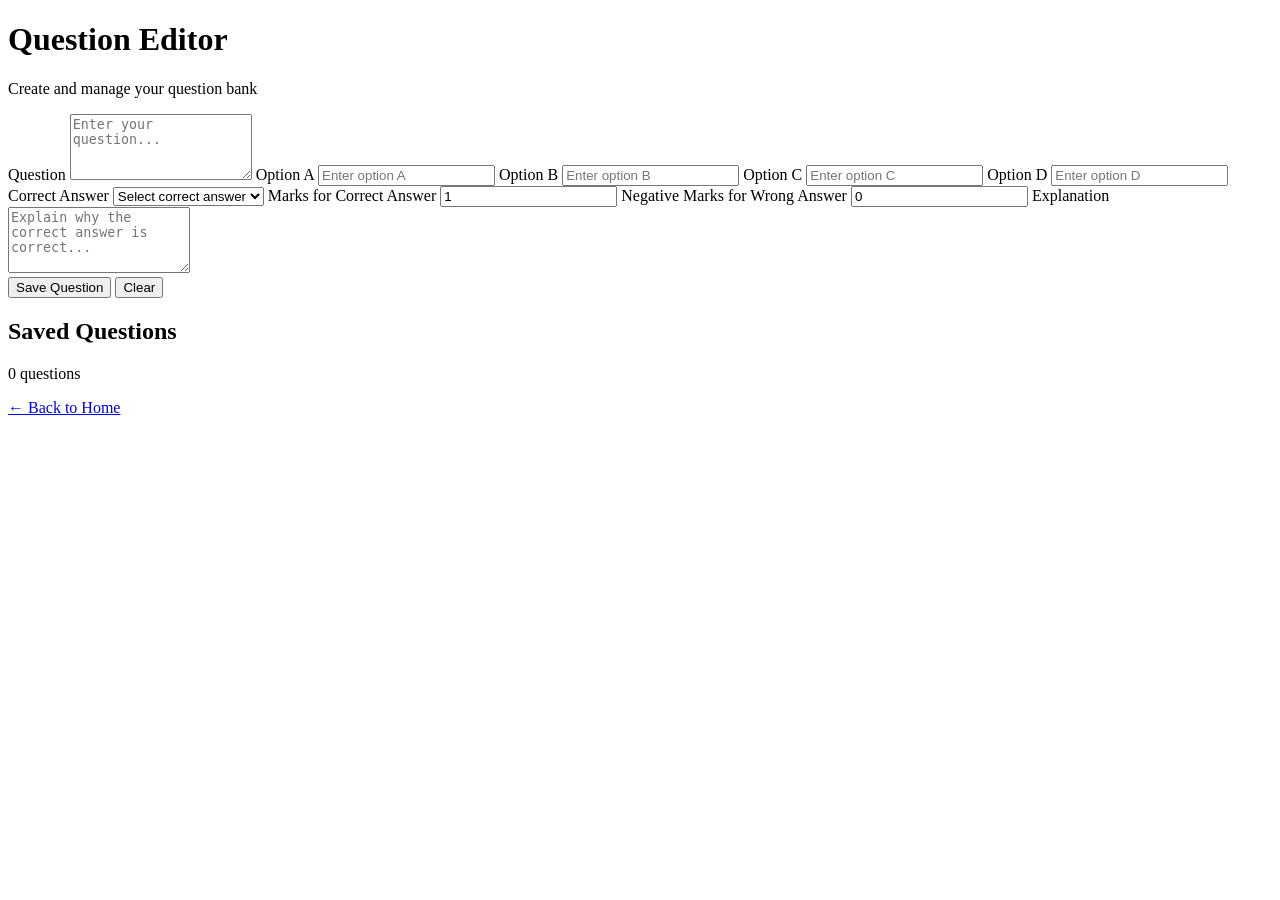
==== editor.html @ 7b11906a "Create editor.html" ====
<!DOCTYPE html>
<html lang="en">

<head>

    <meta charset="UTF-8">

    <meta name="viewport"
          content="width=device-width, initial-scale=1.0">

    <title>Question Editor</title>

    <link rel="stylesheet" href="css/style.css">

</head>

<body>

    <div class="editor-container">

        <h1>Question Editor</h1>

        <p class="subtitle">
            Create and manage your question bank
        </p>


        <!-- ========================================= -->
        <!-- Question Form -->
        <!-- ========================================= -->

        <form id="questionForm">

            <input type="hidden" id="questionId">


            <label for="question">
                Question
            </label>

            <textarea
                id="question"
                rows="4"
                placeholder="Enter your question..."
                required></textarea>


            <label for="optionA">
                Option A
            </label>

            <input
                type="text"
                id="optionA"
                placeholder="Enter option A"
                required>


            <label for="optionB">
                Option B
            </label>

            <input
                type="text"
                id="optionB"
                placeholder="Enter option B"
                required>


            <label for="optionC">
                Option C
            </label>

            <input
                type="text"
                id="optionC"
                placeholder="Enter option C"
                required>


            <label for="optionD">
                Option D
            </label>

            <input
                type="text"
                id="optionD"
                placeholder="Enter option D"
                required>


            <!-- Correct Answer -->

            <label for="correctAnswer">
                Correct Answer
            </label>

            <select id="correctAnswer" required>

                <option value="">
                    Select correct answer
                </option>

                <option value="A">
                    Option A
                </option>

                <option value="B">
                    Option B
                </option>

                <option value="C">
                    Option C
                </option>

                <option value="D">
                    Option D
                </option>

            </select>


            <!-- Marks -->

            <label for="positiveMarks">
                Marks for Correct Answer
            </label>

            <input
                type="number"
                id="positiveMarks"
                value="1"
                min="0"
                step="0.25"
                required>


            <label for="negativeMarks">
                Negative Marks for Wrong Answer
            </label>

            <input
                type="number"
                id="negativeMarks"
                value="0"
                min="0"
                step="0.25"
                required>


            <!-- Explanation -->

            <label for="explanation">
                Explanation
            </label>

            <textarea
                id="explanation"
                rows="4"
                placeholder="Explain why the correct answer is correct..."></textarea>


            <!-- Buttons -->

            <div class="button-row">

                <button
                    type="submit"
                    id="saveButton">
                    Save Question
                </button>

                <button
                    type="button"
                    id="cancelButton"
                    onclick="resetForm()">
                    Clear
                </button>

            </div>

        </form>


        <!-- ========================================= -->
        <!-- Question List -->
        <!-- ========================================= -->

        <section class="question-list">

            <h2>
                Saved Questions
            </h2>

            <p id="questionCount">
                0 questions
            </p>

            <div id="questionsContainer">
            </div>

        </section>


        <!-- Home -->

        <a
            href="index.html"
            class="home-link">
            ← Back to Home
        </a>

    </div>


    <!-- JavaScript -->

    <script src="js/storage.js"></script>

    <script src="js/editor.js"></script>

</body>

</html>
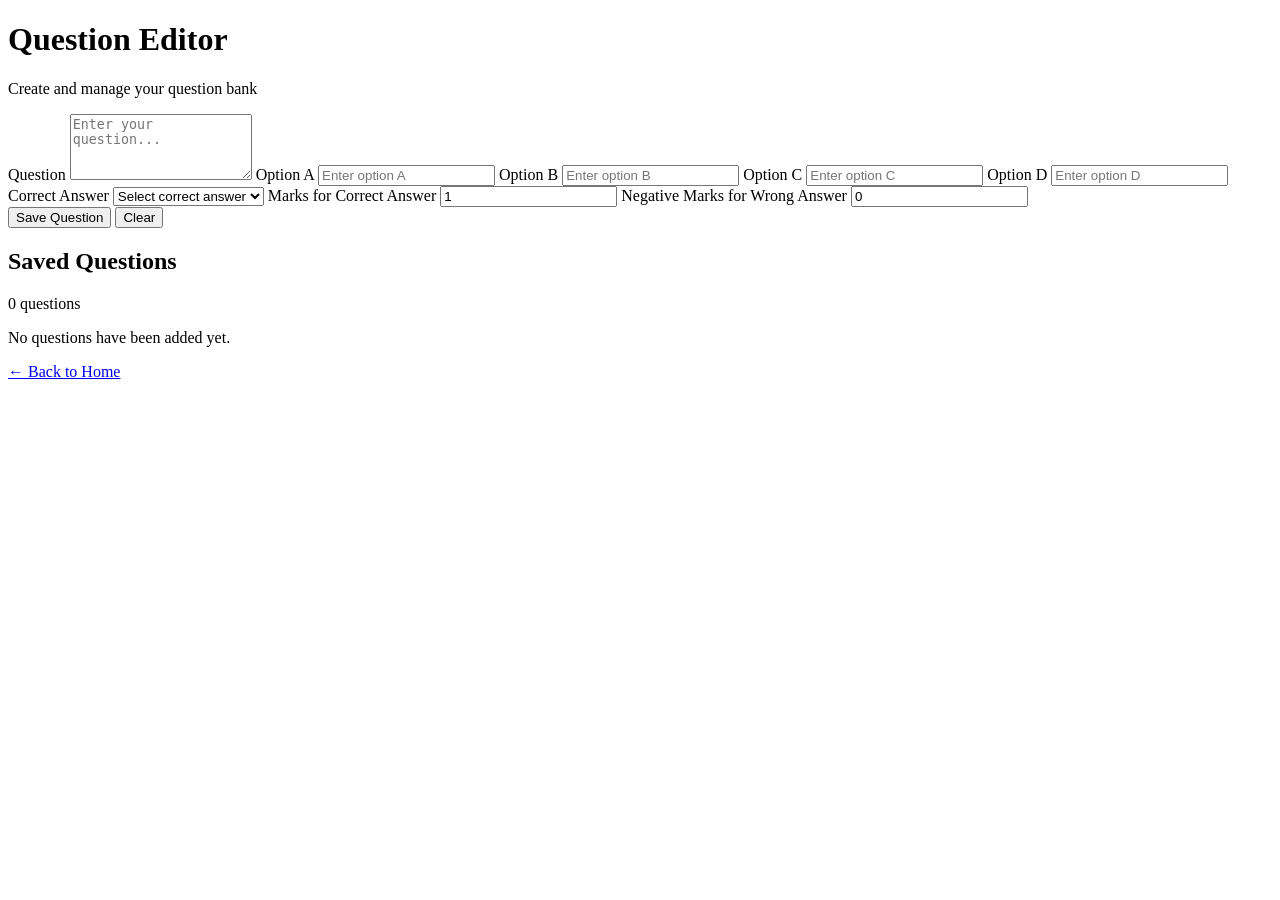
==== commit 6494eae5: "Update editor.html" ====
--- a/editor.html
+++ b/editor.html
@@ -146,19 +146,6 @@
                 min="0"
                 step="0.25"
                 required>
-
-
-            <!-- Explanation -->
-
-            <label for="explanation">
-                Explanation
-            </label>
-
-            <textarea
-                id="explanation"
-                rows="4"
-                placeholder="Explain why the correct answer is correct..."></textarea>
-
 
             <!-- Buttons -->
 
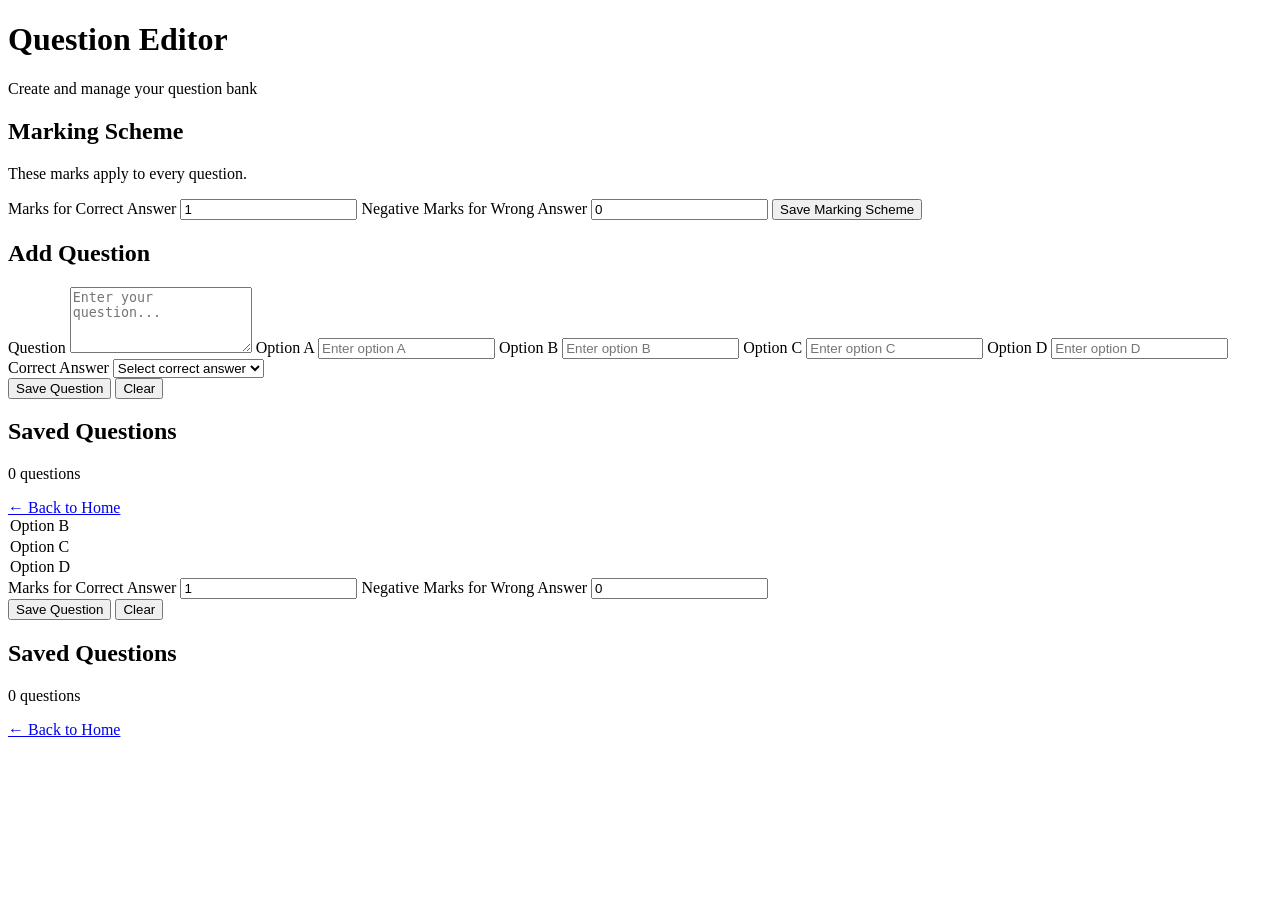
==== commit 6d52989a: "Update editor.html" ====
--- a/editor.html
+++ b/editor.html
@@ -10,29 +10,88 @@
 
     <title>Question Editor</title>
 
-    <link rel="stylesheet" href="css/style.css">
+    <link rel="stylesheet"
+          href="css/style.css">
 
 </head>
 
+
 <body>
 
-    <div class="editor-container">
-
-        <h1>Question Editor</h1>
-
-        <p class="subtitle">
-            Create and manage your question bank
+<div class="editor-container">
+
+    <h1>Question Editor</h1>
+
+    <p class="subtitle">
+        Create and manage your question bank
+    </p>
+
+
+    <!-- ============================================ -->
+    <!-- COMMON MARKING SCHEME -->
+    <!-- ============================================ -->
+
+    <section class="marking-section">
+
+        <h2>Marking Scheme</h2>
+
+        <p>
+            These marks apply to every question.
         </p>
 
 
-        <!-- ========================================= -->
-        <!-- Question Form -->
-        <!-- ========================================= -->
+        <label for="positiveMarks">
+            Marks for Correct Answer
+        </label>
+
+        <input
+            type="number"
+            id="positiveMarks"
+            min="0"
+            step="0.25"
+            value="1">
+
+
+        <label for="negativeMarks">
+            Negative Marks for Wrong Answer
+        </label>
+
+        <input
+            type="number"
+            id="negativeMarks"
+            min="0"
+            step="0.25"
+            value="0">
+
+
+        <button
+            type="button"
+            id="saveSettingsButton">
+            Save Marking Scheme
+        </button>
+
+    </section>
+
+
+    <!-- ============================================ -->
+    <!-- QUESTION FORM -->
+    <!-- ============================================ -->
+
+    <section class="question-section">
+
+        <h2 id="formTitle">
+            Add Question
+        </h2>
+
 
         <form id="questionForm">
 
-            <input type="hidden" id="questionId">
-
+            <input
+                type="hidden"
+                id="questionId">
+
+
+            <!-- Question -->
 
             <label for="question">
                 Question
@@ -45,6 +104,8 @@
                 required></textarea>
 
 
+            <!-- Option A -->
+
             <label for="optionA">
                 Option A
             </label>
@@ -56,6 +117,8 @@
                 required>
 
 
+            <!-- Option B -->
+
             <label for="optionB">
                 Option B
             </label>
@@ -67,6 +130,8 @@
                 required>
 
 
+            <!-- Option C -->
+
             <label for="optionC">
                 Option C
             </label>
@@ -78,6 +143,8 @@
                 required>
 
 
+            <!-- Option D -->
+
             <label for="optionD">
                 Option D
             </label>
@@ -95,7 +162,9 @@
                 Correct Answer
             </label>
 
-            <select id="correctAnswer" required>
+            <select
+                id="correctAnswer"
+                required>
 
                 <option value="">
                     Select correct answer
@@ -104,6 +173,98 @@
                 <option value="A">
                     Option A
                 </option>
+
+                <option value="B">
+                    Option B
+                </option>
+
+                <option value="C">
+                    Option C
+                </option>
+
+                <option value="D">
+                    Option D
+                </option>
+
+            </select>
+
+
+            <!-- Buttons -->
+
+            <div class="button-row">
+
+                <button
+                    type="submit"
+                    id="saveButton">
+                    Save Question
+                </button>
+
+
+                <button
+                    type="button"
+                    id="cancelButton"
+                    onclick="resetForm()">
+
+                    Clear
+
+                </button>
+
+            </div>
+
+        </form>
+
+    </section>
+
+
+    <!-- ============================================ -->
+    <!-- QUESTION LIST -->
+    <!-- ============================================ -->
+
+    <section class="question-list">
+
+        <h2>
+            Saved Questions
+        </h2>
+
+
+        <p id="questionCount">
+            0 questions
+        </p>
+
+
+        <div id="questionsContainer">
+        </div>
+
+    </section>
+
+
+    <!-- ============================================ -->
+    <!-- HOME -->
+    <!-- ============================================ -->
+
+    <a
+        href="index.html"
+        class="home-link">
+
+        ← Back to Home
+
+    </a>
+
+</div>
+
+
+<!-- ============================================== -->
+<!-- JAVASCRIPT -->
+<!-- ============================================== -->
+
+<script src="js/storage.js"></script>
+
+<script src="js/editor.js"></script>
+
+
+</body>
+
+</html>                </option>
 
                 <option value="B">
                     Option B
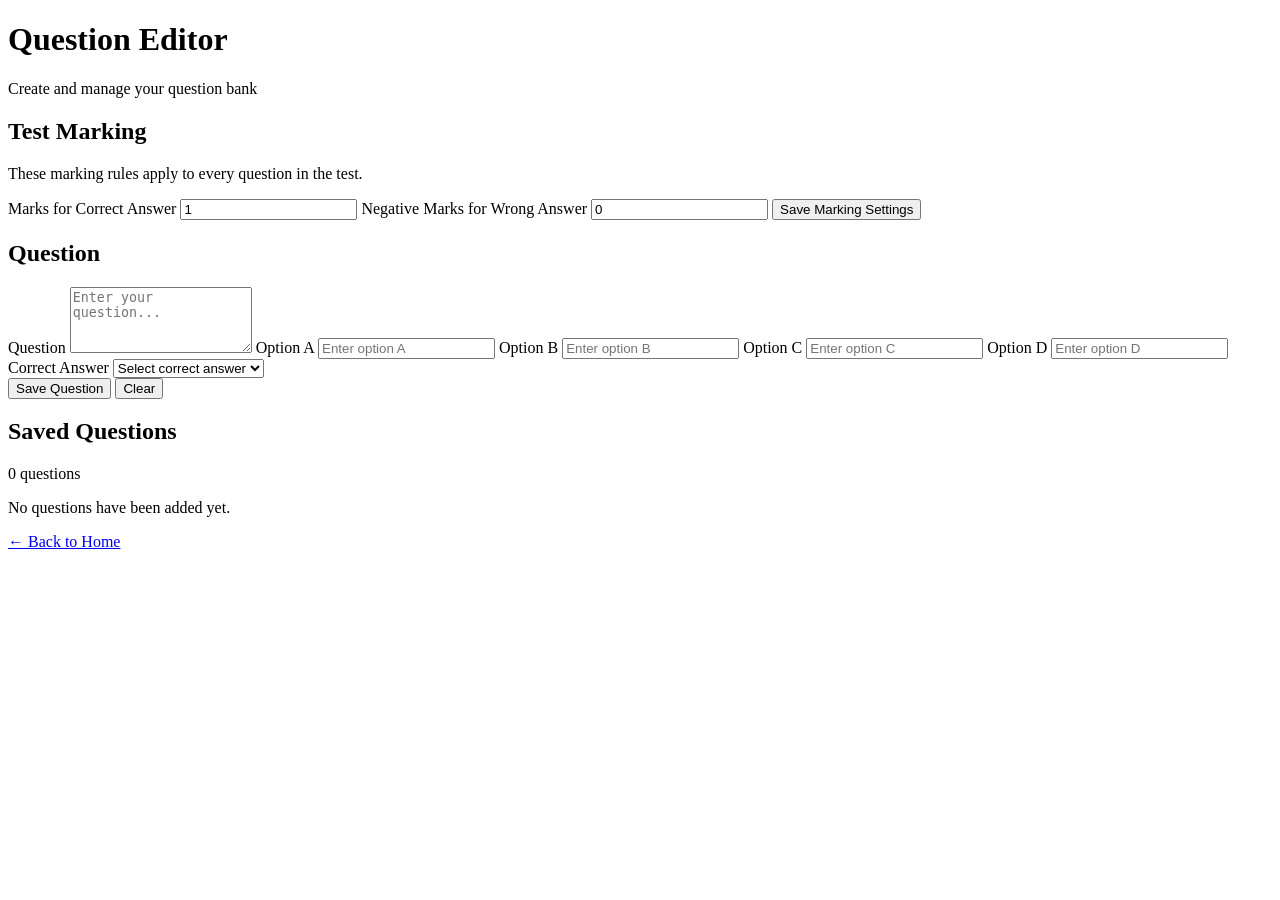
==== commit 178585d3: "Update editor.html" ====
--- a/editor.html
+++ b/editor.html
@@ -18,274 +18,41 @@
 
 <body>
 
-<div class="editor-container">
-
-    <h1>Question Editor</h1>
-
-    <p class="subtitle">
-        Create and manage your question bank
-    </p>
-
-
-    <!-- ============================================ -->
-    <!-- COMMON MARKING SCHEME -->
-    <!-- ============================================ -->
-
-    <section class="marking-section">
-
-        <h2>Marking Scheme</h2>
-
-        <p>
-            These marks apply to every question.
+    <div class="editor-container">
+
+
+        <h1>Question Editor</h1>
+
+
+        <p class="subtitle">
+            Create and manage your question bank
         </p>
 
 
-        <label for="positiveMarks">
-            Marks for Correct Answer
-        </label>
-
-        <input
-            type="number"
-            id="positiveMarks"
-            min="0"
-            step="0.25"
-            value="1">
-
-
-        <label for="negativeMarks">
-            Negative Marks for Wrong Answer
-        </label>
-
-        <input
-            type="number"
-            id="negativeMarks"
-            min="0"
-            step="0.25"
-            value="0">
-
-
-        <button
-            type="button"
-            id="saveSettingsButton">
-            Save Marking Scheme
-        </button>
-
-    </section>
-
-
-    <!-- ============================================ -->
-    <!-- QUESTION FORM -->
-    <!-- ============================================ -->
-
-    <section class="question-section">
-
-        <h2 id="formTitle">
-            Add Question
-        </h2>
-
-
-        <form id="questionForm">
-
-            <input
-                type="hidden"
-                id="questionId">
-
-
-            <!-- Question -->
-
-            <label for="question">
-                Question
+
+        <!-- ========================================= -->
+        <!-- Common Test Marking -->
+        <!-- ========================================= -->
+
+        <section class="settings-section">
+
+            <h2>
+                Test Marking
+            </h2>
+
+
+            <p>
+                These marking rules apply to
+                every question in the test.
+            </p>
+
+
+            <label for="positiveMarks">
+
+                Marks for Correct Answer
+
             </label>
 
-            <textarea
-                id="question"
-                rows="4"
-                placeholder="Enter your question..."
-                required></textarea>
-
-
-            <!-- Option A -->
-
-            <label for="optionA">
-                Option A
-            </label>
-
-            <input
-                type="text"
-                id="optionA"
-                placeholder="Enter option A"
-                required>
-
-
-            <!-- Option B -->
-
-            <label for="optionB">
-                Option B
-            </label>
-
-            <input
-                type="text"
-                id="optionB"
-                placeholder="Enter option B"
-                required>
-
-
-            <!-- Option C -->
-
-            <label for="optionC">
-                Option C
-            </label>
-
-            <input
-                type="text"
-                id="optionC"
-                placeholder="Enter option C"
-                required>
-
-
-            <!-- Option D -->
-
-            <label for="optionD">
-                Option D
-            </label>
-
-            <input
-                type="text"
-                id="optionD"
-                placeholder="Enter option D"
-                required>
-
-
-            <!-- Correct Answer -->
-
-            <label for="correctAnswer">
-                Correct Answer
-            </label>
-
-            <select
-                id="correctAnswer"
-                required>
-
-                <option value="">
-                    Select correct answer
-                </option>
-
-                <option value="A">
-                    Option A
-                </option>
-
-                <option value="B">
-                    Option B
-                </option>
-
-                <option value="C">
-                    Option C
-                </option>
-
-                <option value="D">
-                    Option D
-                </option>
-
-            </select>
-
-
-            <!-- Buttons -->
-
-            <div class="button-row">
-
-                <button
-                    type="submit"
-                    id="saveButton">
-                    Save Question
-                </button>
-
-
-                <button
-                    type="button"
-                    id="cancelButton"
-                    onclick="resetForm()">
-
-                    Clear
-
-                </button>
-
-            </div>
-
-        </form>
-
-    </section>
-
-
-    <!-- ============================================ -->
-    <!-- QUESTION LIST -->
-    <!-- ============================================ -->
-
-    <section class="question-list">
-
-        <h2>
-            Saved Questions
-        </h2>
-
-
-        <p id="questionCount">
-            0 questions
-        </p>
-
-
-        <div id="questionsContainer">
-        </div>
-
-    </section>
-
-
-    <!-- ============================================ -->
-    <!-- HOME -->
-    <!-- ============================================ -->
-
-    <a
-        href="index.html"
-        class="home-link">
-
-        ← Back to Home
-
-    </a>
-
-</div>
-
-
-<!-- ============================================== -->
-<!-- JAVASCRIPT -->
-<!-- ============================================== -->
-
-<script src="js/storage.js"></script>
-
-<script src="js/editor.js"></script>
-
-
-</body>
-
-</html>                </option>
-
-                <option value="B">
-                    Option B
-                </option>
-
-                <option value="C">
-                    Option C
-                </option>
-
-                <option value="D">
-                    Option D
-                </option>
-
-            </select>
-
-
-            <!-- Marks -->
-
-            <label for="positiveMarks">
-                Marks for Correct Answer
-            </label>
 
             <input
                 type="number"
@@ -297,8 +64,11 @@
 
 
             <label for="negativeMarks">
+
                 Negative Marks for Wrong Answer
+
             </label>
+
 
             <input
                 type="number"
@@ -308,26 +78,210 @@
                 step="0.25"
                 required>
 
-            <!-- Buttons -->
-
-            <div class="button-row">
-
-                <button
-                    type="submit"
-                    id="saveButton">
-                    Save Question
-                </button>
-
-                <button
-                    type="button"
-                    id="cancelButton"
-                    onclick="resetForm()">
-                    Clear
-                </button>
-
-            </div>
-
-        </form>
+
+            <button
+                type="button"
+                id="saveSettingsButton">
+
+                Save Marking Settings
+
+            </button>
+
+
+            <p id="settingsMessage"></p>
+
+        </section>
+
+
+
+        <!-- ========================================= -->
+        <!-- Question Form -->
+        <!-- ========================================= -->
+
+        <section class="question-section">
+
+
+            <h2>
+                Question
+            </h2>
+
+
+            <form id="questionForm">
+
+
+                <input
+                    type="hidden"
+                    id="questionId">
+
+
+
+                <label for="question">
+
+                    Question
+
+                </label>
+
+
+                <textarea
+                    id="question"
+                    rows="4"
+                    placeholder="Enter your question..."
+                    required></textarea>
+
+
+
+                <!-- Option A -->
+
+                <label for="optionA">
+
+                    Option A
+
+                </label>
+
+
+                <input
+                    type="text"
+                    id="optionA"
+                    placeholder="Enter option A"
+                    required>
+
+
+
+                <!-- Option B -->
+
+                <label for="optionB">
+
+                    Option B
+
+                </label>
+
+
+                <input
+                    type="text"
+                    id="optionB"
+                    placeholder="Enter option B"
+                    required>
+
+
+
+                <!-- Option C -->
+
+                <label for="optionC">
+
+                    Option C
+
+                </label>
+
+
+                <input
+                    type="text"
+                    id="optionC"
+                    placeholder="Enter option C"
+                    required>
+
+
+
+                <!-- Option D -->
+
+                <label for="optionD">
+
+                    Option D
+
+                </label>
+
+
+                <input
+                    type="text"
+                    id="optionD"
+                    placeholder="Enter option D"
+                    required>
+
+
+
+                <!-- Correct Answer -->
+
+                <label for="correctAnswer">
+
+                    Correct Answer
+
+                </label>
+
+
+                <select
+                    id="correctAnswer"
+                    required>
+
+
+                    <option value="">
+
+                        Select correct answer
+
+                    </option>
+
+
+                    <option value="A">
+
+                        Option A
+
+                    </option>
+
+
+                    <option value="B">
+
+                        Option B
+
+                    </option>
+
+
+                    <option value="C">
+
+                        Option C
+
+                    </option>
+
+
+                    <option value="D">
+
+                        Option D
+
+                    </option>
+
+
+                </select>
+
+
+
+                <!-- Buttons -->
+
+                <div class="button-row">
+
+
+                    <button
+                        type="submit"
+                        id="saveButton">
+
+                        Save Question
+
+                    </button>
+
+
+                    <button
+                        type="button"
+                        id="cancelButton"
+                        onclick="resetForm()">
+
+                        Clear
+
+                    </button>
+
+
+                </div>
+
+
+            </form>
+
+        </section>
+
 
 
         <!-- ========================================= -->
@@ -335,38 +289,52 @@
         <!-- ========================================= -->
 
         <section class="question-list">
+
 
             <h2>
                 Saved Questions
             </h2>
 
+
             <p id="questionCount">
                 0 questions
             </p>
 
+
             <div id="questionsContainer">
             </div>
 
+
         </section>
 
 
-        <!-- Home -->
+
+        <!-- ========================================= -->
+        <!-- Back to Home -->
+        <!-- ========================================= -->
 
         <a
             href="index.html"
             class="home-link">
+
             ← Back to Home
+
         </a>
 
+
     </div>
 
 
+
+    <!-- ============================================= -->
     <!-- JavaScript -->
+    <!-- ============================================= -->
 
     <script src="js/storage.js"></script>
 
     <script src="js/editor.js"></script>
 
+
 </body>
 
 </html>
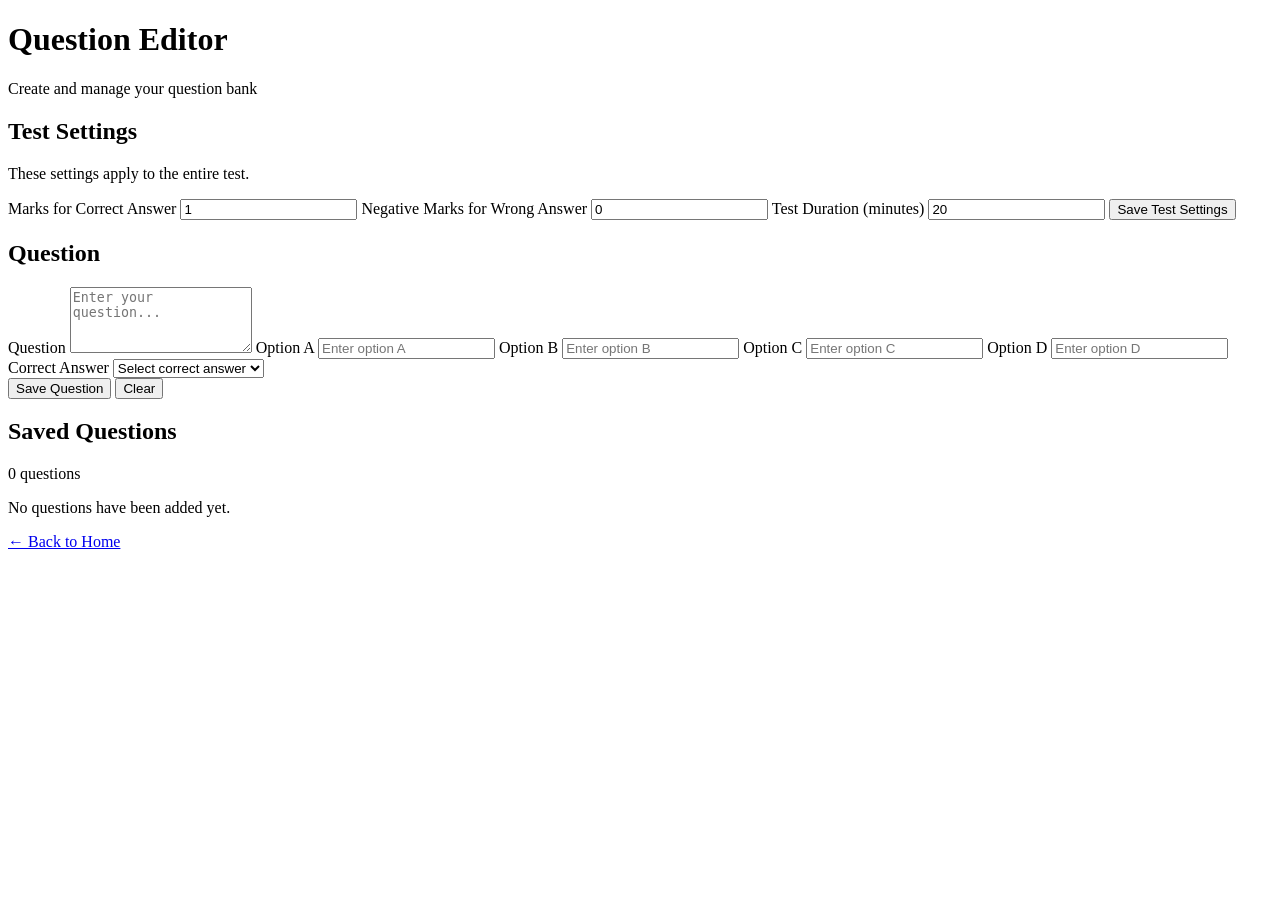
==== commit cf55b355: "Update editor.html" ====
--- a/editor.html
+++ b/editor.html
@@ -31,21 +31,24 @@
 
 
         <!-- ========================================= -->
-        <!-- Common Test Marking -->
+        <!-- Common Test Settings -->
         <!-- ========================================= -->
 
         <section class="settings-section">
 
             <h2>
-                Test Marking
+                Test Settings
             </h2>
 
 
             <p>
-                These marking rules apply to
-                every question in the test.
+                These settings apply to the
+                entire test.
             </p>
 
+
+
+            <!-- Correct marks -->
 
             <label for="positiveMarks">
 
@@ -63,6 +66,9 @@
                 required>
 
 
+
+            <!-- Negative marks -->
+
             <label for="negativeMarks">
 
                 Negative Marks for Wrong Answer
@@ -79,11 +85,33 @@
                 required>
 
 
+
+            <!-- Test duration -->
+
+            <label for="testDuration">
+
+                Test Duration (minutes)
+
+            </label>
+
+
+            <input
+                type="number"
+                id="testDuration"
+                value="20"
+                min="1"
+                step="1"
+                required>
+
+
+
+            <!-- Save settings -->
+
             <button
                 type="button"
                 id="saveSettingsButton">
 
-                Save Marking Settings
+                Save Test Settings
 
             </button>
 
@@ -114,6 +142,8 @@
                     id="questionId">
 
 
+
+                <!-- Question -->
 
                 <label for="question">
 
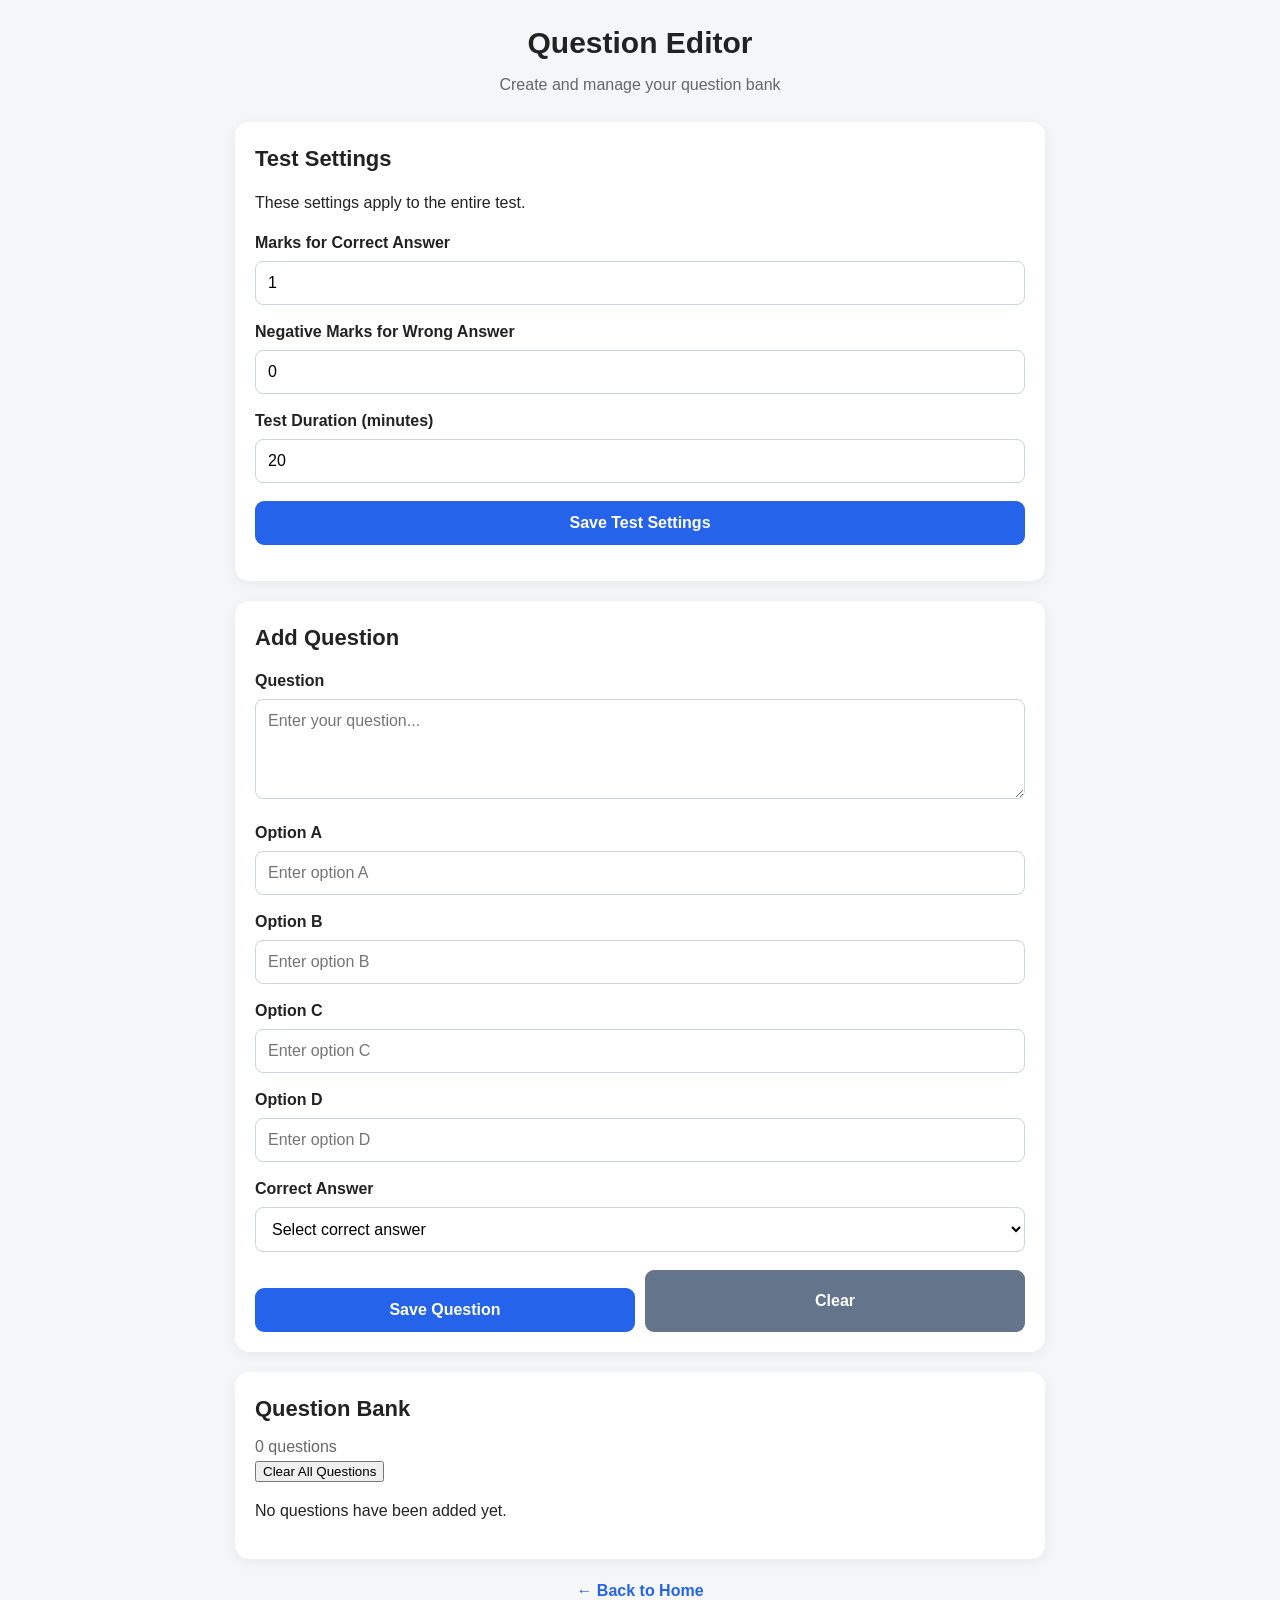
==== commit 4df4ac07: "Update editor.html" ====
--- a/editor.html
+++ b/editor.html
@@ -18,351 +18,333 @@
 
 <body>
 
-    <div class="editor-container">
-
+<div class="editor-container">
+
+
+    <!-- ========================================= -->
+    <!-- HEADER -->
+    <!-- ========================================= -->
+
+    <header>
 
         <h1>Question Editor</h1>
-
 
         <p class="subtitle">
             Create and manage your question bank
         </p>
 
-
-
-        <!-- ========================================= -->
-        <!-- Common Test Settings -->
-        <!-- ========================================= -->
-
-        <section class="settings-section">
-
-            <h2>
-                Test Settings
-            </h2>
-
-
-            <p>
-                These settings apply to the
-                entire test.
-            </p>
-
-
-
-            <!-- Correct marks -->
-
-            <label for="positiveMarks">
-
-                Marks for Correct Answer
-
-            </label>
-
-
-            <input
-                type="number"
-                id="positiveMarks"
-                value="1"
-                min="0"
-                step="0.25"
-                required>
-
-
-
-            <!-- Negative marks -->
-
-            <label for="negativeMarks">
-
-                Negative Marks for Wrong Answer
-
-            </label>
-
-
-            <input
-                type="number"
-                id="negativeMarks"
-                value="0"
-                min="0"
-                step="0.25"
-                required>
-
-
-
-            <!-- Test duration -->
-
-            <label for="testDuration">
-
-                Test Duration (minutes)
-
-            </label>
-
-
-            <input
-                type="number"
-                id="testDuration"
-                value="20"
-                min="1"
-                step="1"
-                required>
-
-
-
-            <!-- Save settings -->
-
-            <button
-                type="button"
-                id="saveSettingsButton">
-
-                Save Test Settings
-
-            </button>
-
-
-            <p id="settingsMessage"></p>
-
-        </section>
-
-
-
-        <!-- ========================================= -->
-        <!-- Question Form -->
-        <!-- ========================================= -->
-
-        <section class="question-section">
-
-
-            <h2>
+    </header>
+
+
+
+    <!-- ========================================= -->
+    <!-- TEST SETTINGS -->
+    <!-- ========================================= -->
+
+    <section class="settings-section">
+
+        <h2>Test Settings</h2>
+
+        <p>
+            These settings apply to the entire test.
+        </p>
+
+
+        <!-- Correct marks -->
+
+        <label for="positiveMarks">
+            Marks for Correct Answer
+        </label>
+
+        <input
+            type="number"
+            id="positiveMarks"
+            min="0"
+            step="0.25"
+            required
+        >
+
+
+
+        <!-- Negative marks -->
+
+        <label for="negativeMarks">
+            Negative Marks for Wrong Answer
+        </label>
+
+        <input
+            type="number"
+            id="negativeMarks"
+            min="0"
+            step="0.25"
+            required
+        >
+
+
+
+        <!-- Test duration -->
+
+        <label for="testDuration">
+            Test Duration (minutes)
+        </label>
+
+        <input
+            type="number"
+            id="testDuration"
+            min="1"
+            step="1"
+            required
+        >
+
+
+
+        <button
+            type="button"
+            id="saveSettingsButton">
+
+            Save Test Settings
+
+        </button>
+
+
+        <p id="settingsMessage"></p>
+
+    </section>
+
+
+
+    <!-- ========================================= -->
+    <!-- QUESTION FORM -->
+    <!-- ========================================= -->
+
+    <section class="question-section">
+
+        <h2 id="formTitle">
+            Add Question
+        </h2>
+
+
+        <form id="questionForm">
+
+
+            <input
+                type="hidden"
+                id="questionId"
+            >
+
+
+
+            <!-- Question -->
+
+            <label for="question">
                 Question
-            </h2>
-
-
-            <form id="questionForm">
-
-
-                <input
-                    type="hidden"
-                    id="questionId">
-
-
-
-                <!-- Question -->
-
-                <label for="question">
-
-                    Question
-
-                </label>
-
-
-                <textarea
-                    id="question"
-                    rows="4"
-                    placeholder="Enter your question..."
-                    required></textarea>
-
-
-
-                <!-- Option A -->
-
-                <label for="optionA">
-
+            </label>
+
+            <textarea
+                id="question"
+                rows="4"
+                placeholder="Enter your question..."
+                required
+            ></textarea>
+
+
+
+            <!-- Option A -->
+
+            <label for="optionA">
+                Option A
+            </label>
+
+            <input
+                type="text"
+                id="optionA"
+                placeholder="Enter option A"
+                required
+            >
+
+
+
+            <!-- Option B -->
+
+            <label for="optionB">
+                Option B
+            </label>
+
+            <input
+                type="text"
+                id="optionB"
+                placeholder="Enter option B"
+                required
+            >
+
+
+
+            <!-- Option C -->
+
+            <label for="optionC">
+                Option C
+            </label>
+
+            <input
+                type="text"
+                id="optionC"
+                placeholder="Enter option C"
+                required
+            >
+
+
+
+            <!-- Option D -->
+
+            <label for="optionD">
+                Option D
+            </label>
+
+            <input
+                type="text"
+                id="optionD"
+                placeholder="Enter option D"
+                required
+            >
+
+
+
+            <!-- Correct answer -->
+
+            <label for="correctAnswer">
+                Correct Answer
+            </label>
+
+            <select
+                id="correctAnswer"
+                required
+            >
+
+                <option value="">
+                    Select correct answer
+                </option>
+
+                <option value="A">
                     Option A
-
-                </label>
-
-
-                <input
-                    type="text"
-                    id="optionA"
-                    placeholder="Enter option A"
-                    required>
-
-
-
-                <!-- Option B -->
-
-                <label for="optionB">
-
+                </option>
+
+                <option value="B">
                     Option B
-
-                </label>
-
-
-                <input
-                    type="text"
-                    id="optionB"
-                    placeholder="Enter option B"
-                    required>
-
-
-
-                <!-- Option C -->
-
-                <label for="optionC">
-
+                </option>
+
+                <option value="C">
                     Option C
-
-                </label>
-
-
-                <input
-                    type="text"
-                    id="optionC"
-                    placeholder="Enter option C"
-                    required>
-
-
-
-                <!-- Option D -->
-
-                <label for="optionD">
-
+                </option>
+
+                <option value="D">
                     Option D
-
-                </label>
-
-
-                <input
-                    type="text"
-                    id="optionD"
-                    placeholder="Enter option D"
-                    required>
-
-
-
-                <!-- Correct Answer -->
-
-                <label for="correctAnswer">
-
-                    Correct Answer
-
-                </label>
-
-
-                <select
-                    id="correctAnswer"
-                    required>
-
-
-                    <option value="">
-
-                        Select correct answer
-
-                    </option>
-
-
-                    <option value="A">
-
-                        Option A
-
-                    </option>
-
-
-                    <option value="B">
-
-                        Option B
-
-                    </option>
-
-
-                    <option value="C">
-
-                        Option C
-
-                    </option>
-
-
-                    <option value="D">
-
-                        Option D
-
-                    </option>
-
-
-                </select>
-
-
-
-                <!-- Buttons -->
-
-                <div class="button-row">
-
-
-                    <button
-                        type="submit"
-                        id="saveButton">
-
-                        Save Question
-
-                    </button>
-
-
-                    <button
-                        type="button"
-                        id="cancelButton"
-                        onclick="resetForm()">
-
-                        Clear
-
-                    </button>
-
-
-                </div>
-
-
-            </form>
-
-        </section>
-
-
-
-        <!-- ========================================= -->
-        <!-- Question List -->
-        <!-- ========================================= -->
-
-        <section class="question-list">
-
-
-            <h2>
-                Saved Questions
-            </h2>
-
-
-            <p id="questionCount">
-                0 questions
-            </p>
-
-
-            <div id="questionsContainer">
+                </option>
+
+            </select>
+
+
+
+            <!-- Buttons -->
+
+            <div class="button-row">
+
+
+                <button
+                    type="submit"
+                    id="saveButton">
+
+                    Save Question
+
+                </button>
+
+
+                <button
+                    type="button"
+                    id="cancelButton">
+
+                    Clear
+
+                </button>
+
+
             </div>
 
 
-        </section>
-
-
-
-        <!-- ========================================= -->
-        <!-- Back to Home -->
-        <!-- ========================================= -->
-
-        <a
-            href="index.html"
-            class="home-link">
-
-            ← Back to Home
-
-        </a>
-
-
-    </div>
-
-
-
-    <!-- ============================================= -->
-    <!-- JavaScript -->
-    <!-- ============================================= -->
-
-    <script src="js/storage.js"></script>
-
-    <script src="js/editor.js"></script>
+        </form>
+
+    </section>
+
+
+
+    <!-- ========================================= -->
+    <!-- QUESTION BANK -->
+    <!-- ========================================= -->
+
+    <section class="question-list">
+
+
+        <h2>
+            Question Bank
+        </h2>
+
+
+        <div
+            id="questionCount">
+
+            0 questions
+
+        </div>
+
+
+
+        <!-- Clear all -->
+
+        <button
+            type="button"
+            id="clearAllButton">
+
+            Clear All Questions
+
+        </button>
+
+
+
+        <!-- Saved questions -->
+
+        <div
+            id="questionsContainer">
+
+        </div>
+
+
+    </section>
+
+
+
+    <!-- ========================================= -->
+    <!-- BACK TO HOME -->
+    <!-- ========================================= -->
+
+    <a
+        href="index.html"
+        class="home-link">
+
+        ← Back to Home
+
+    </a>
+
+
+</div>
+
+
+
+<!-- ============================================= -->
+<!-- JAVASCRIPT -->
+<!-- ============================================= -->
+
+<script src="js/storage.js"></script>
+
+<script src="js/editor.js"></script>
 
 
 </body>
--- a/css/style.css
+++ b/css/style.css
@@ -0,0 +1,935 @@
+/* ======================================================
+   MOCK TEST - MAIN STYLE SHEET
+   ====================================================== */
+
+
+/* ======================================================
+   GENERAL
+   ====================================================== */
+
+* {
+    box-sizing: border-box;
+}
+
+
+body {
+    margin: 0;
+
+    font-family:
+        Arial,
+        Helvetica,
+        sans-serif;
+
+    background: #f4f6f8;
+
+    color: #222;
+
+    line-height: 1.5;
+}
+
+
+button,
+input,
+textarea,
+select {
+    font-family: inherit;
+}
+
+
+button {
+    cursor: pointer;
+}
+
+
+a {
+    text-decoration: none;
+}
+
+
+/* ======================================================
+   COMMON CONTAINER
+   ====================================================== */
+
+.editor-container,
+.result-container,
+.test-container,
+.home-container {
+    width: 100%;
+
+    max-width: 850px;
+
+    margin: 0 auto;
+
+    padding: 20px;
+}
+
+
+/* ======================================================
+   HEADINGS
+   ====================================================== */
+
+h1 {
+    margin-top: 0;
+
+    margin-bottom: 8px;
+
+    font-size: 30px;
+
+    text-align: center;
+}
+
+
+h2 {
+    margin-top: 0;
+
+    font-size: 22px;
+}
+
+
+.subtitle {
+    margin-top: 0;
+
+    margin-bottom: 25px;
+
+    text-align: center;
+
+    color: #666;
+}
+
+
+/* ======================================================
+   HOME PAGE
+   ====================================================== */
+
+.home-container {
+    min-height: 100vh;
+
+    display: flex;
+
+    flex-direction: column;
+
+    justify-content: center;
+}
+
+
+.home-card {
+    background: white;
+
+    padding: 30px;
+
+    border-radius: 16px;
+
+    box-shadow:
+        0 4px 18px rgba(0, 0, 0, 0.08);
+
+    text-align: center;
+}
+
+
+.home-card h1 {
+    font-size: 34px;
+}
+
+
+.home-description {
+    color: #666;
+
+    margin-bottom: 30px;
+}
+
+
+.home-buttons {
+    display: flex;
+
+    flex-direction: column;
+
+    gap: 14px;
+}
+
+
+.home-button {
+    display: block;
+
+    padding: 14px 18px;
+
+    border-radius: 10px;
+
+    background: #2563eb;
+
+    color: white;
+
+    font-size: 17px;
+
+    font-weight: bold;
+
+    text-align: center;
+}
+
+
+.home-button:hover {
+    opacity: 0.9;
+}
+
+
+/* ======================================================
+   COMMON SECTIONS
+   ====================================================== */
+
+.settings-section,
+.question-section,
+.question-list,
+.feedback-section,
+.performance-card,
+.score-card,
+.statistics {
+    background: white;
+
+    border-radius: 14px;
+
+    padding: 20px;
+
+    margin-bottom: 20px;
+
+    box-shadow:
+        0 3px 14px rgba(0, 0, 0, 0.06);
+}
+
+
+/* ======================================================
+   EDITOR
+   ====================================================== */
+
+.settings-section h2,
+.question-section h2,
+.question-list h2 {
+    margin-bottom: 15px;
+}
+
+
+.settings-section label,
+.question-section label {
+    display: block;
+
+    margin-top: 15px;
+
+    margin-bottom: 6px;
+
+    font-weight: bold;
+}
+
+
+.settings-section input,
+.question-section input,
+.question-section textarea,
+.question-section select {
+    width: 100%;
+
+    padding: 12px;
+
+    border: 1px solid #cbd5e1;
+
+    border-radius: 8px;
+
+    font-size: 16px;
+
+    background: white;
+
+    outline: none;
+}
+
+
+.settings-section input:focus,
+.question-section input:focus,
+.question-section textarea:focus,
+.question-section select:focus {
+    border-color: #2563eb;
+
+    box-shadow:
+        0 0 0 2px rgba(37, 99, 235, 0.12);
+}
+
+
+.question-section textarea {
+    resize: vertical;
+
+    min-height: 100px;
+}
+
+
+/* ======================================================
+   BUTTONS
+   ====================================================== */
+
+button,
+.result-button,
+.home-link {
+    transition:
+        opacity 0.2s,
+        transform 0.1s;
+}
+
+
+button:hover,
+.result-button:hover,
+.home-link:hover {
+    opacity: 0.9;
+}
+
+
+button:active,
+.result-button:active,
+.home-link:active {
+    transform: scale(0.98);
+}
+
+
+#saveSettingsButton,
+#saveButton,
+#submitButton {
+    width: 100%;
+
+    margin-top: 18px;
+
+    padding: 13px;
+
+    border: none;
+
+    border-radius: 9px;
+
+    background: #2563eb;
+
+    color: white;
+
+    font-size: 16px;
+
+    font-weight: bold;
+}
+
+
+#cancelButton {
+    padding: 13px;
+
+    border: none;
+
+    border-radius: 9px;
+
+    background: #64748b;
+
+    color: white;
+
+    font-size: 16px;
+
+    font-weight: bold;
+}
+
+
+.button-row {
+    display: flex;
+
+    gap: 10px;
+
+    margin-top: 18px;
+}
+
+
+.button-row button {
+    flex: 1;
+
+    margin-top: 0;
+}
+
+
+/* ======================================================
+   SETTINGS MESSAGE
+   ====================================================== */
+
+#settingsMessage {
+    margin-bottom: 0;
+
+    color: #15803d;
+
+    font-weight: bold;
+}
+
+
+/* ======================================================
+   QUESTION LIST
+   ====================================================== */
+
+#questionCount {
+    color: #666;
+
+    margin-top: -5px;
+}
+
+
+#questionsContainer {
+    display: flex;
+
+    flex-direction: column;
+
+    gap: 12px;
+}
+
+
+.question-card {
+    border: 1px solid #dbe2ea;
+
+    border-radius: 10px;
+
+    padding: 15px;
+
+    background: #fafafa;
+}
+
+
+.question-card h3 {
+    margin-top: 0;
+
+    margin-bottom: 8px;
+
+    font-size: 17px;
+}
+
+
+.question-card p {
+    margin: 5px 0;
+}
+
+
+.question-card button {
+    margin-top: 10px;
+
+    margin-right: 7px;
+
+    padding: 8px 12px;
+
+    border: none;
+
+    border-radius: 7px;
+
+    background: #2563eb;
+
+    color: white;
+}
+
+
+/* ======================================================
+   TEST PAGE
+   ====================================================== */
+
+.test-container {
+    min-height: 100vh;
+}
+
+
+.test-header {
+    background: white;
+
+    border-radius: 14px;
+
+    padding: 18px;
+
+    margin-bottom: 15px;
+
+    box-shadow:
+        0 3px 14px rgba(0, 0, 0, 0.06);
+}
+
+
+.test-header h1 {
+    margin-bottom: 15px;
+}
+
+
+#progressText {
+    text-align: center;
+
+    color: #666;
+
+    margin-bottom: 10px;
+}
+
+
+#timer {
+    text-align: center;
+
+    font-size: 28px;
+
+    font-weight: bold;
+
+    color: #dc2626;
+}
+
+
+.question-card-test {
+    background: white;
+
+    border-radius: 14px;
+
+    padding: 22px;
+
+    box-shadow:
+        0 3px 14px rgba(0, 0, 0, 0.06);
+
+    margin-bottom: 15px;
+}
+
+
+#questionNumber {
+    font-size: 20px;
+
+    font-weight: bold;
+
+    margin-bottom: 15px;
+}
+
+
+#questionText {
+    font-size: 19px;
+
+    font-weight: 500;
+
+    margin-bottom: 22px;
+}
+
+
+/* ======================================================
+   ANSWER OPTIONS
+   ====================================================== */
+
+#optionsContainer {
+    display: flex;
+
+    flex-direction: column;
+
+    gap: 12px;
+}
+
+
+.answer-option {
+    display: flex;
+
+    align-items: flex-start;
+
+    gap: 10px;
+
+    padding: 14px;
+
+    border: 1px solid #d1d5db;
+
+    border-radius: 10px;
+
+    background: #fafafa;
+
+    cursor: pointer;
+}
+
+
+.answer-option:hover {
+    background: #f1f5f9;
+}
+
+
+.answer-option input {
+    margin-top: 4px;
+
+    flex-shrink: 0;
+}
+
+
+/* ======================================================
+   TEST NAVIGATION
+   ====================================================== */
+
+.test-navigation {
+    display: flex;
+
+    gap: 10px;
+
+    margin-top: 15px;
+}
+
+
+#previousButton,
+#nextButton,
+#submitButton {
+    flex: 1;
+
+    padding: 13px;
+
+    border: none;
+
+    border-radius: 9px;
+
+    font-size: 16px;
+
+    font-weight: bold;
+}
+
+
+#previousButton,
+#nextButton {
+    background: #475569;
+
+    color: white;
+}
+
+
+#submitButton {
+    background: #dc2626;
+
+    color: white;
+}
+
+
+button:disabled {
+    opacity: 0.45;
+
+    cursor: not-allowed;
+
+    transform: none;
+}
+
+
+/* ======================================================
+   RESULT PAGE
+   ====================================================== */
+
+.result-container {
+    padding-top: 25px;
+}
+
+
+.result-header {
+    background: white;
+
+    padding: 22px;
+
+    border-radius: 14px;
+
+    margin-bottom: 20px;
+
+    box-shadow:
+        0 3px 14px rgba(0, 0, 0, 0.06);
+
+    text-align: center;
+}
+
+
+.result-header h1 {
+    margin-bottom: 8px;
+}
+
+
+#submissionStatus {
+    color: #666;
+
+    margin-bottom: 0;
+}
+
+
+/* ======================================================
+   SCORE
+   ====================================================== */
+
+.score-card {
+    text-align: center;
+}
+
+
+.score-title {
+    color: #666;
+
+    font-size: 17px;
+
+    margin-bottom: 5px;
+}
+
+
+.score {
+    font-size: 42px;
+
+    font-weight: bold;
+
+    color: #2563eb;
+}
+
+
+.percentage {
+    font-size: 25px;
+
+    font-weight: bold;
+
+    margin-top: 5px;
+}
+
+
+/* ======================================================
+   STATISTICS
+   ====================================================== */
+
+.statistics {
+    display: grid;
+
+    grid-template-columns:
+        repeat(4, 1fr);
+
+    gap: 10px;
+
+    padding: 15px;
+}
+
+
+.stat-card {
+    text-align: center;
+
+    padding: 12px 5px;
+
+    border-radius: 10px;
+
+    background: #f1f5f9;
+}
+
+
+.stat-card span {
+    display: block;
+
+    font-size: 13px;
+
+    color: #64748b;
+
+    margin-bottom: 5px;
+}
+
+
+.stat-card strong {
+    font-size: 23px;
+}
+
+
+/* ======================================================
+   PERFORMANCE
+   ====================================================== */
+
+.performance-card {
+    text-align: center;
+
+    background: #eff6ff;
+}
+
+
+.performance-card h2 {
+    margin-bottom: 8px;
+}
+
+
+#performanceMessage {
+    margin-bottom: 0;
+
+    font-size: 17px;
+}
+
+
+/* ======================================================
+   QUESTION-WISE RESULT
+   ====================================================== */
+
+#questionResults {
+    display: flex;
+
+    flex-direction: column;
+
+    gap: 15px;
+}
+
+
+.result-question-card {
+    border: 1px solid #dbe2ea;
+
+    border-radius: 11px;
+
+    padding: 16px;
+
+    background: #fafafa;
+}
+
+
+.result-question-header {
+    display: flex;
+
+    justify-content: space-between;
+
+    align-items: center;
+
+    gap: 10px;
+
+    margin-bottom: 12px;
+}
+
+
+.result-question-header strong {
+    font-size: 17px;
+}
+
+
+.result-question-header span {
+    padding: 4px 9px;
+
+    border-radius: 20px;
+
+    background: #e2e8f0;
+
+    font-size: 13px;
+
+    font-weight: bold;
+}
+
+
+.result-question-text {
+    margin-bottom: 15px;
+
+    font-size: 16px;
+
+    font-weight: 500;
+}
+
+
+.result-question-card p {
+    margin: 8px 0;
+}
+
+
+/* ======================================================
+   RESULT BUTTONS
+   ====================================================== */
+
+.result-buttons {
+    display: flex;
+
+    flex-direction: column;
+
+    gap: 10px;
+
+    margin-top: 20px;
+
+    margin-bottom: 20px;
+}
+
+
+.result-button {
+    display: block;
+
+    padding: 13px;
+
+    border-radius: 9px;
+
+    background: #2563eb;
+
+    color: white;
+
+    font-weight: bold;
+
+    text-align: center;
+}
+
+
+/* ======================================================
+   HOME LINK
+   ====================================================== */
+
+.home-link {
+    display: block;
+
+    margin: 20px 0;
+
+    text-align: center;
+
+    color: #2563eb;
+
+    font-weight: bold;
+}
+
+
+/* ======================================================
+   MOBILE
+   ====================================================== */
+
+@media (max-width: 600px) {
+
+
+    .editor-container,
+    .result-container,
+    .test-container,
+    .home-container {
+        padding: 12px;
+    }
+
+
+    h1 {
+        font-size: 26px;
+    }
+
+
+    h2 {
+        font-size: 20px;
+    }
+
+
+    .home-card {
+        padding: 22px 16px;
+    }
+
+
+    .home-card h1 {
+        font-size: 29px;
+    }
+
+
+    .settings-section,
+    .question-section,
+    .question-list,
+    .feedback-section,
+    .performance-card,
+    .score-card,
+    .statistics {
+        padding: 16px;
+    }
+
+
+    .statistics {
+        grid-template-columns:
+            repeat(2, 1fr);
+    }
+
+
+    .score {
+        font-size: 36px;
+    }
+
+
+    .percentage {
+        font-size: 22px;
+    }
+
+
+    .test-navigation {
+        flex-wrap: wrap;
+    }
+
+
+    #previousButton,
+    #nextButton,
+    #submitButton {
+        min-width: 30%;
+    }
+
+
+    .result-question-header {
+        align-items: flex-start;
+
+        flex-direction: column;
+    }
+
+
+  }
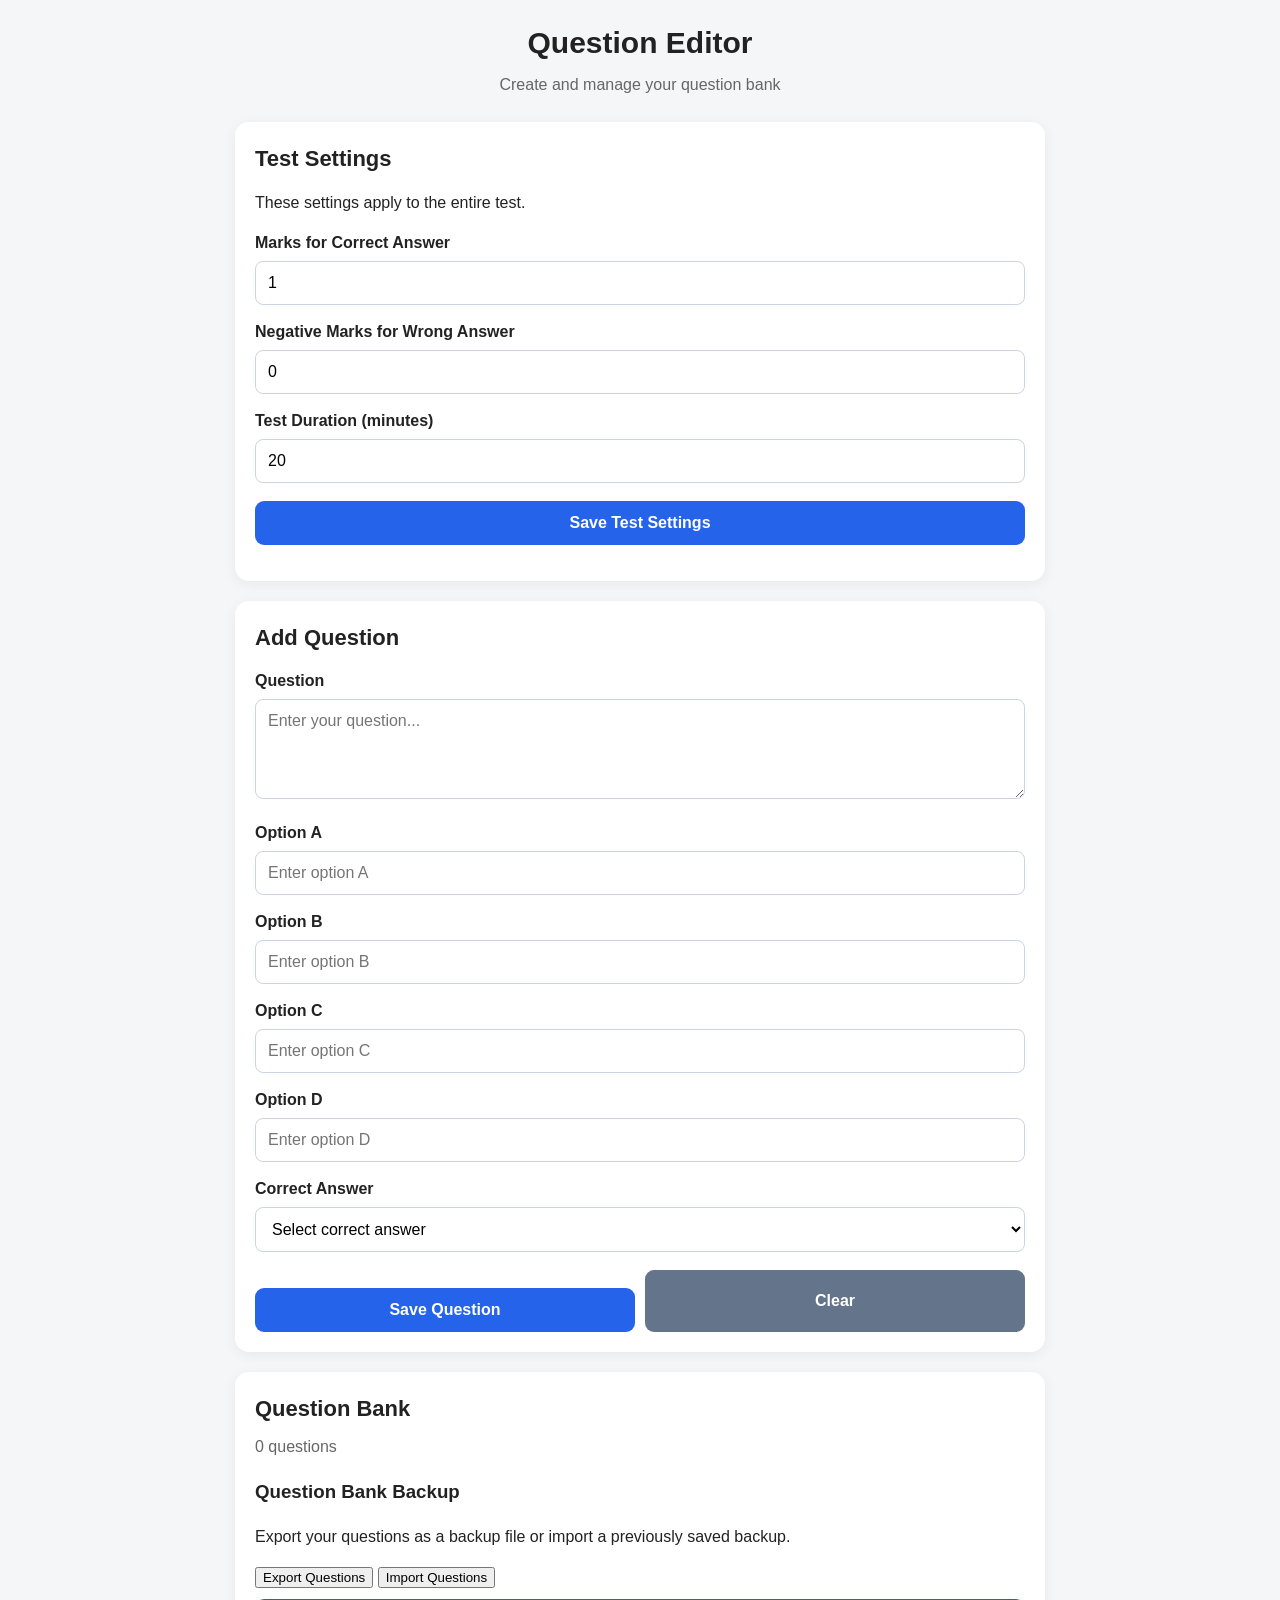
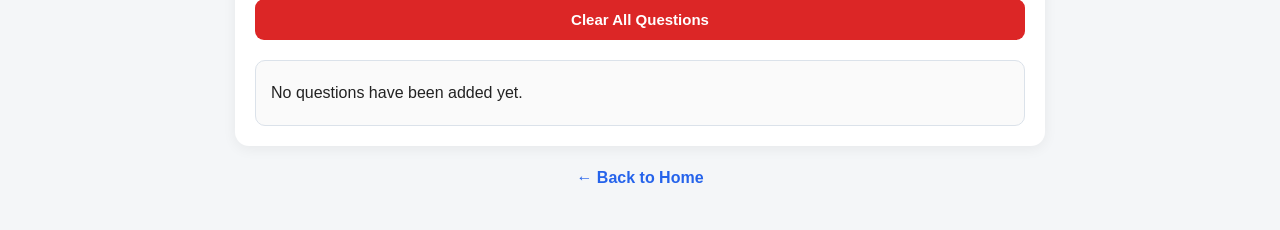
==== commit 22a8fcde: "Update editor.html" ====
--- a/editor.html
+++ b/editor.html
@@ -49,8 +49,6 @@
             These settings apply to the entire test.
         </p>
 
-
-        <!-- Correct marks -->
 
         <label for="positiveMarks">
             Marks for Correct Answer
@@ -65,9 +63,6 @@
         >
 
 
-
-        <!-- Negative marks -->
-
         <label for="negativeMarks">
             Negative Marks for Wrong Answer
         </label>
@@ -81,9 +76,6 @@
         >
 
 
-
-        <!-- Test duration -->
-
         <label for="testDuration">
             Test Duration (minutes)
         </label>
@@ -97,7 +89,6 @@
         >
 
 
-
         <button
             type="button"
             id="saveSettingsButton">
@@ -132,9 +123,6 @@
                 id="questionId"
             >
 
-
-
-            <!-- Question -->
 
             <label for="question">
                 Question
@@ -148,9 +136,6 @@
             ></textarea>
 
 
-
-            <!-- Option A -->
-
             <label for="optionA">
                 Option A
             </label>
@@ -163,9 +148,6 @@
             >
 
 
-
-            <!-- Option B -->
-
             <label for="optionB">
                 Option B
             </label>
@@ -178,9 +160,6 @@
             >
 
 
-
-            <!-- Option C -->
-
             <label for="optionC">
                 Option C
             </label>
@@ -193,9 +172,6 @@
             >
 
 
-
-            <!-- Option D -->
-
             <label for="optionD">
                 Option D
             </label>
@@ -208,9 +184,6 @@
             >
 
 
-
-            <!-- Correct answer -->
-
             <label for="correctAnswer">
                 Correct Answer
             </label>
@@ -243,11 +216,7 @@
             </select>
 
 
-
-            <!-- Buttons -->
-
             <div class="button-row">
-
 
                 <button
                     type="submit"
@@ -266,7 +235,6 @@
 
                 </button>
 
-
             </div>
 
 
@@ -281,15 +249,13 @@
     <!-- ========================================= -->
 
     <section class="question-list">
-
 
         <h2>
             Question Bank
         </h2>
 
 
-        <div
-            id="questionCount">
+        <div id="questionCount">
 
             0 questions
 
@@ -297,7 +263,58 @@
 
 
 
-        <!-- Clear all -->
+        <!-- ======================================= -->
+        <!-- IMPORT / EXPORT -->
+        <!-- ======================================= -->
+
+        <div class="import-export-section">
+
+            <h3>
+                Question Bank Backup
+            </h3>
+
+            <p>
+                Export your questions as a backup file
+                or import a previously saved backup.
+            </p>
+
+
+            <div class="import-export-buttons">
+
+                <button
+                    type="button"
+                    id="exportButton">
+
+                    Export Questions
+
+                </button>
+
+
+                <button
+                    type="button"
+                    id="importButton">
+
+                    Import Questions
+
+                </button>
+
+
+                <input
+                    type="file"
+                    id="importFile"
+                    accept=".json,application/json"
+                    hidden
+                >
+
+            </div>
+
+        </div>
+
+
+
+        <!-- ======================================= -->
+        <!-- CLEAR ALL -->
+        <!-- ======================================= -->
 
         <button
             type="button"
@@ -309,10 +326,11 @@
 
 
 
-        <!-- Saved questions -->
-
-        <div
-            id="questionsContainer">
+        <!-- ======================================= -->
+        <!-- QUESTIONS -->
+        <!-- ======================================= -->
+
+        <div id="questionsContainer">
 
         </div>
 
@@ -322,7 +340,7 @@
 
 
     <!-- ========================================= -->
-    <!-- BACK TO HOME -->
+    <!-- BACK HOME -->
     <!-- ========================================= -->
 
     <a
--- a/css/style.css
+++ b/css/style.css
@@ -412,7 +412,25 @@
 
     color: white;
 }
-
+#clearAllButton {
+    width: 100%;
+
+    margin: 10px 0 20px;
+
+    padding: 12px;
+
+    border: none;
+
+    border-radius: 9px;
+
+    background: #dc2626;
+
+    color: white;
+
+    font-size: 15px;
+
+    font-weight: bold;
+}
 
 /* ======================================================
    TEST PAGE
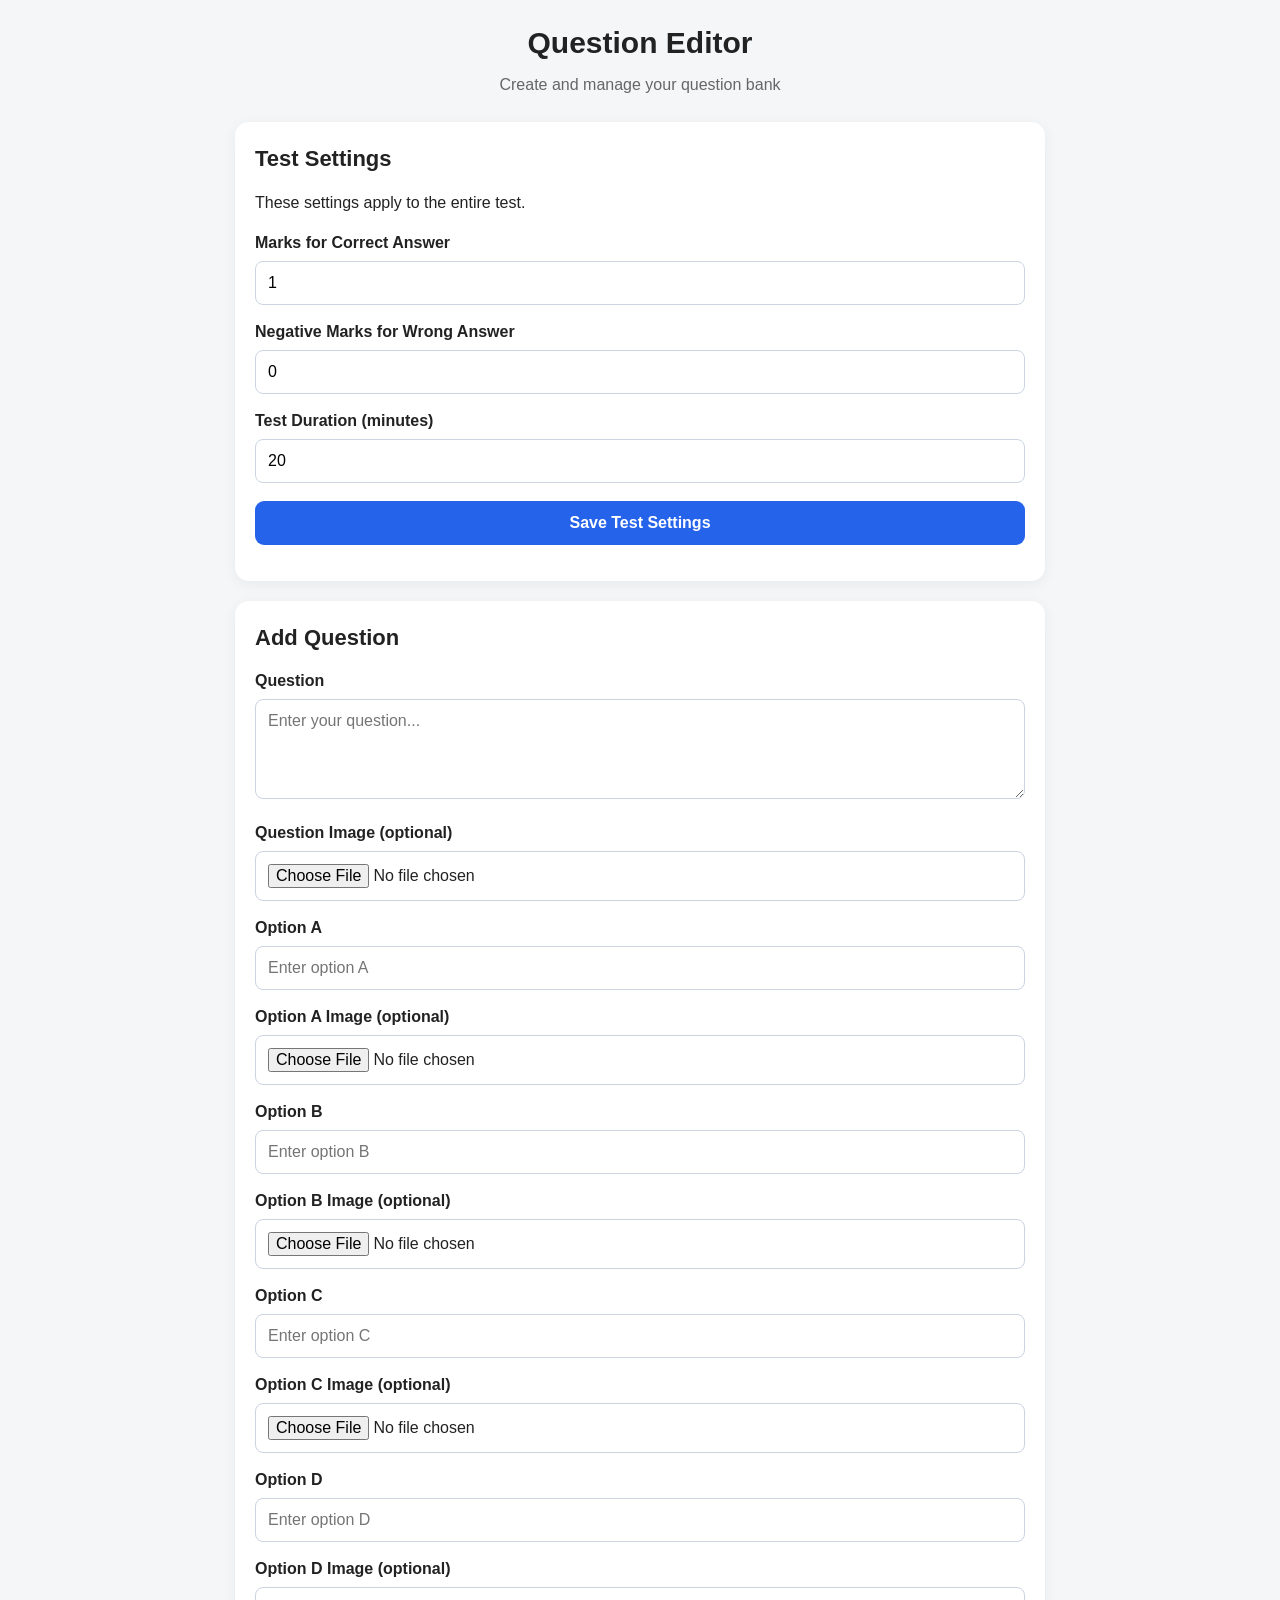
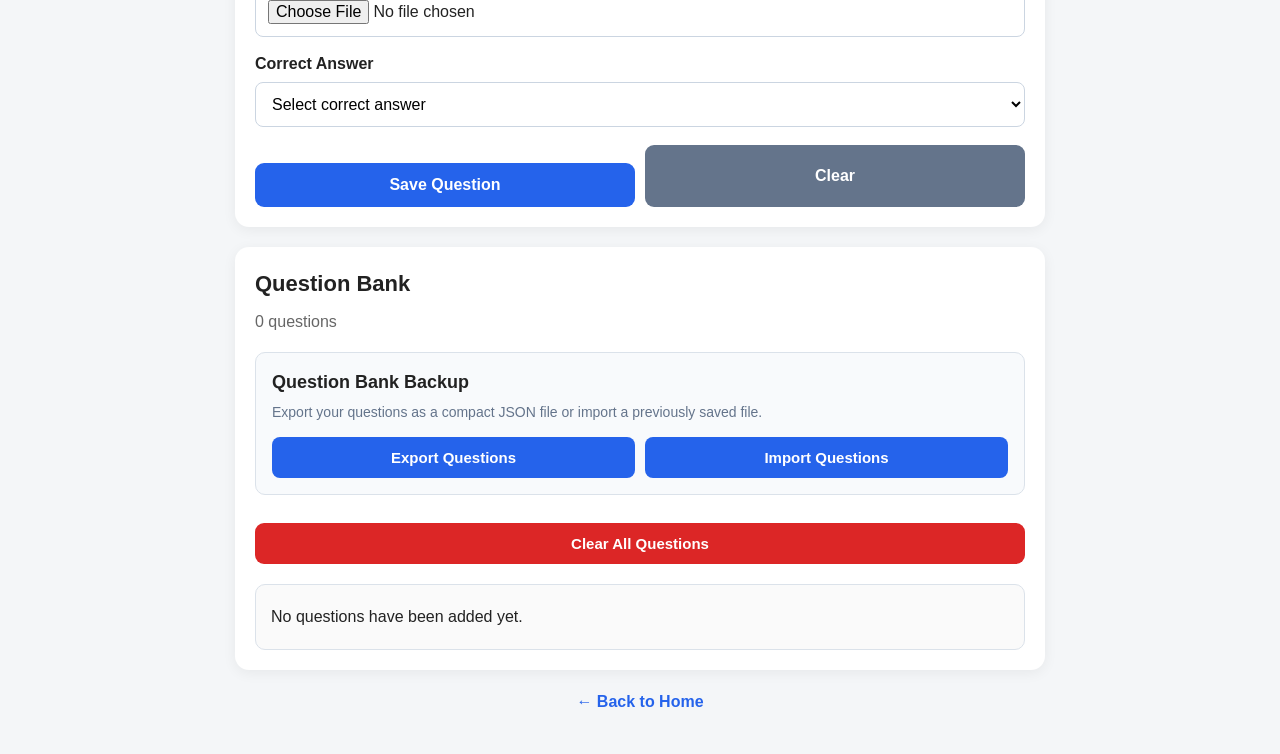
==== commit 1d55ba4a: "Update editor.html" ====
--- a/editor.html
+++ b/editor.html
@@ -5,18 +5,23 @@
 
     <meta charset="UTF-8">
 
-    <meta name="viewport"
-          content="width=device-width, initial-scale=1.0">
+    <meta
+        name="viewport"
+        content="width=device-width, initial-scale=1.0"
+    >
 
     <title>Question Editor</title>
 
-    <link rel="stylesheet"
-          href="css/style.css">
+    <link
+        rel="stylesheet"
+        href="css/style.css"
+    >
 
 </head>
 
 
 <body>
+
 
 <div class="editor-container">
 
@@ -34,7 +39,6 @@
         </p>
 
     </header>
-
 
 
     <!-- ========================================= -->
@@ -91,10 +95,9 @@
 
         <button
             type="button"
-            id="saveSettingsButton">
-
+            id="saveSettingsButton"
+        >
             Save Test Settings
-
         </button>
 
 
@@ -103,12 +106,12 @@
     </section>
 
 
-
     <!-- ========================================= -->
     <!-- QUESTION FORM -->
     <!-- ========================================= -->
 
     <section class="question-section">
+
 
         <h2 id="formTitle">
             Add Question
@@ -123,6 +126,10 @@
                 id="questionId"
             >
 
+
+            <!-- ===================================== -->
+            <!-- QUESTION -->
+            <!-- ===================================== -->
 
             <label for="question">
                 Question
@@ -132,9 +139,29 @@
                 id="question"
                 rows="4"
                 placeholder="Enter your question..."
-                required
             ></textarea>
 
+
+            <label for="questionImage">
+                Question Image
+                <span>(optional)</span>
+            </label>
+
+            <input
+                type="file"
+                id="questionImage"
+                accept="image/*"
+            >
+
+            <div
+                id="questionImagePreview"
+                class="media-preview"
+            ></div>
+
+
+            <!-- ===================================== -->
+            <!-- OPTION A -->
+            <!-- ===================================== -->
 
             <label for="optionA">
                 Option A
@@ -144,9 +171,29 @@
                 type="text"
                 id="optionA"
                 placeholder="Enter option A"
-                required
-            >
-
+            >
+
+
+            <label for="optionAImage">
+                Option A Image
+                <span>(optional)</span>
+            </label>
+
+            <input
+                type="file"
+                id="optionAImage"
+                accept="image/*"
+            >
+
+            <div
+                id="optionAImagePreview"
+                class="media-preview"
+            ></div>
+
+
+            <!-- ===================================== -->
+            <!-- OPTION B -->
+            <!-- ===================================== -->
 
             <label for="optionB">
                 Option B
@@ -156,9 +203,29 @@
                 type="text"
                 id="optionB"
                 placeholder="Enter option B"
-                required
-            >
-
+            >
+
+
+            <label for="optionBImage">
+                Option B Image
+                <span>(optional)</span>
+            </label>
+
+            <input
+                type="file"
+                id="optionBImage"
+                accept="image/*"
+            >
+
+            <div
+                id="optionBImagePreview"
+                class="media-preview"
+            ></div>
+
+
+            <!-- ===================================== -->
+            <!-- OPTION C -->
+            <!-- ===================================== -->
 
             <label for="optionC">
                 Option C
@@ -168,9 +235,29 @@
                 type="text"
                 id="optionC"
                 placeholder="Enter option C"
-                required
-            >
-
+            >
+
+
+            <label for="optionCImage">
+                Option C Image
+                <span>(optional)</span>
+            </label>
+
+            <input
+                type="file"
+                id="optionCImage"
+                accept="image/*"
+            >
+
+            <div
+                id="optionCImagePreview"
+                class="media-preview"
+            ></div>
+
+
+            <!-- ===================================== -->
+            <!-- OPTION D -->
+            <!-- ===================================== -->
 
             <label for="optionD">
                 Option D
@@ -180,9 +267,29 @@
                 type="text"
                 id="optionD"
                 placeholder="Enter option D"
-                required
-            >
-
+            >
+
+
+            <label for="optionDImage">
+                Option D Image
+                <span>(optional)</span>
+            </label>
+
+            <input
+                type="file"
+                id="optionDImage"
+                accept="image/*"
+            >
+
+            <div
+                id="optionDImagePreview"
+                class="media-preview"
+            ></div>
+
+
+            <!-- ===================================== -->
+            <!-- CORRECT ANSWER -->
+            <!-- ===================================== -->
 
             <label for="correctAnswer">
                 Correct Answer
@@ -216,25 +323,29 @@
             </select>
 
 
+            <!-- ===================================== -->
+            <!-- BUTTONS -->
+            <!-- ===================================== -->
+
             <div class="button-row">
+
 
                 <button
                     type="submit"
-                    id="saveButton">
-
+                    id="saveButton"
+                >
                     Save Question
-
                 </button>
 
 
                 <button
                     type="button"
-                    id="cancelButton">
-
+                    id="cancelButton"
+                >
                     Clear
-
                 </button>
 
+
             </div>
 
 
@@ -243,12 +354,12 @@
     </section>
 
 
-
     <!-- ========================================= -->
     <!-- QUESTION BANK -->
     <!-- ========================================= -->
 
     <section class="question-list">
+
 
         <h2>
             Question Bank
@@ -256,46 +367,44 @@
 
 
         <div id="questionCount">
-
             0 questions
-
         </div>
 
 
-
         <!-- ======================================= -->
         <!-- IMPORT / EXPORT -->
         <!-- ======================================= -->
 
         <div class="import-export-section">
+
 
             <h3>
                 Question Bank Backup
             </h3>
 
+
             <p>
-                Export your questions as a backup file
-                or import a previously saved backup.
+                Export your questions as a compact JSON
+                file or import a previously saved file.
             </p>
 
 
             <div class="import-export-buttons">
+
 
                 <button
                     type="button"
-                    id="exportButton">
-
+                    id="exportButton"
+                >
                     Export Questions
-
                 </button>
 
 
                 <button
                     type="button"
-                    id="importButton">
-
+                    id="importButton"
+                >
                     Import Questions
-
                 </button>
 
 
@@ -306,10 +415,11 @@
                     hidden
                 >
 
+
             </div>
 
+
         </div>
-
 
 
         <!-- ======================================= -->
@@ -318,25 +428,20 @@
 
         <button
             type="button"
-            id="clearAllButton">
-
+            id="clearAllButton"
+        >
             Clear All Questions
-
         </button>
 
 
-
         <!-- ======================================= -->
         <!-- QUESTIONS -->
         <!-- ======================================= -->
 
-        <div id="questionsContainer">
-
-        </div>
+        <div id="questionsContainer"></div>
 
 
     </section>
-
 
 
     <!-- ========================================= -->
@@ -345,15 +450,13 @@
 
     <a
         href="index.html"
-        class="home-link">
-
+        class="home-link"
+    >
         ← Back to Home
-
     </a>
 
 
 </div>
-
 
 
 <!-- ============================================= -->
--- a/css/style.css
+++ b/css/style.css
@@ -360,6 +360,8 @@
     color: #666;
 
     margin-top: -5px;
+
+    margin-bottom: 12px;
 }
 
 
@@ -412,6 +414,12 @@
 
     color: white;
 }
+
+
+/* ======================================================
+   CLEAR ALL
+   ====================================================== */
+
 #clearAllButton {
     width: 100%;
 
@@ -431,6 +439,70 @@
 
     font-weight: bold;
 }
+
+
+/* ======================================================
+   IMPORT / EXPORT
+   ====================================================== */
+
+.import-export-section {
+    margin-top: 18px;
+
+    margin-bottom: 18px;
+
+    padding: 16px;
+
+    border: 1px solid #dbe2ea;
+
+    border-radius: 10px;
+
+    background: #f8fafc;
+}
+
+
+.import-export-section h3 {
+    margin-top: 0;
+
+    margin-bottom: 6px;
+
+    font-size: 18px;
+}
+
+
+.import-export-section p {
+    margin-top: 0;
+
+    color: #64748b;
+
+    font-size: 14px;
+}
+
+
+.import-export-buttons {
+    display: flex;
+
+    gap: 10px;
+}
+
+
+.import-export-buttons button {
+    flex: 1;
+
+    padding: 12px;
+
+    border: none;
+
+    border-radius: 8px;
+
+    background: #2563eb;
+
+    color: white;
+
+    font-size: 15px;
+
+    font-weight: bold;
+}
+
 
 /* ======================================================
    TEST PAGE
@@ -874,7 +946,6 @@
    ====================================================== */
 
 @media (max-width: 600px) {
-
 
     .editor-container,
     .result-container,
@@ -950,4 +1021,284 @@
     }
 
 
-  }
+    .import-export-buttons {
+        flex-direction: column;
+    }
+
+}
+/* ======================================================
+   MARKING BREAKDOWN TABLE
+   ====================================================== */
+
+.mark-breakdown {
+    background: white;
+
+    border-radius: 14px;
+
+    padding: 20px;
+
+    margin-bottom: 20px;
+
+    box-shadow:
+        0 3px 14px rgba(0, 0, 0, 0.06);
+}
+
+
+.mark-breakdown h2 {
+    margin-top: 0;
+
+    margin-bottom: 15px;
+}
+
+
+.table-wrapper {
+    width: 100%;
+
+    overflow-x: auto;
+}
+
+
+.mark-table {
+    width: 100%;
+
+    border-collapse: collapse;
+
+    min-width: 500px;
+}
+
+
+.mark-table th,
+.mark-table td {
+    padding: 12px;
+
+    border: 1px solid #dbe2ea;
+
+    text-align: center;
+}
+
+
+.mark-table th {
+    background: #f1f5f9;
+
+    font-weight: bold;
+}
+
+
+.mark-table tbody tr:nth-child(even) {
+    background: #fafafa;
+}
+
+
+.mark-table .total-row {
+    background: #e8eef7;
+
+    font-weight: bold;
+}
+
+
+/* ======================================================
+   QUESTION-WISE OPTIONS
+   ====================================================== */
+
+.result-options {
+    display: flex;
+
+    flex-direction: column;
+
+    gap: 8px;
+
+    margin: 15px 0;
+}
+
+
+.result-answer-option {
+    padding: 11px 13px;
+
+    border: 1px solid #dbe2ea;
+
+    border-radius: 8px;
+
+    background: #ffffff;
+
+    transition:
+        background 0.2s,
+        color 0.2s;
+}
+
+
+/*
+ * Actual correct answer
+ */
+
+.result-answer-option.correct-option {
+    background: #dcfce7;
+
+    border-color: #86efac;
+}
+
+
+/*
+ * User-selected answer
+ *
+ * Blue font.
+ */
+
+.result-answer-option.selected-option {
+    color: #2563eb;
+
+    font-weight: bold;
+}
+
+
+/*
+ * If selected answer is also the
+ * correct answer, it keeps:
+ *
+ * green background
+ * blue text
+ */
+
+.result-answer-option.correct-option.selected-option {
+    background: #dcfce7;
+
+    color: #2563eb;
+
+    font-weight: bold;
+}
+
+
+/* ======================================================
+   LEGEND
+   ====================================================== */
+
+.legend-blue {
+    color: #2563eb;
+
+    font-weight: bold;
+}
+
+
+.legend-green {
+    display: inline-block;
+
+    padding: 2px 6px;
+
+    border-radius: 4px;
+
+    background: #dcfce7;
+
+    font-weight: bold;
+}
+
+
+/* ======================================================
+   MOBILE TABLE
+   ====================================================== */
+
+@media (max-width: 600px) {
+
+    .mark-breakdown {
+        padding: 16px;
+    }
+
+
+    .mark-table {
+        min-width: 450px;
+    }
+
+
+    .mark-table th,
+    .mark-table td {
+        padding: 9px 7px;
+
+        font-size: 14px;
+    }
+
+
+    .result-answer-option {
+        padding: 10px;
+    }
+
+}
+/* ======================================================
+   QUESTION / OPTION IMAGES
+   ====================================================== */
+
+.question-option-image {
+    display: block;
+
+    max-width: 100%;
+
+    width: auto;
+
+    height: auto;
+
+    margin-top: 8px;
+
+    object-fit: contain;
+}
+/* ======================================================
+   RESULT QUESTION ANALYSIS
+   ====================================================== */
+
+.analysis-question {
+    margin-bottom: 15px;
+}
+
+.analysis-options {
+    display: flex;
+    flex-direction: column;
+    gap: 8px;
+}
+
+.analysis-option {
+    padding: 10px;
+    border: 1px solid #ddd;
+    border-radius: 6px;
+}
+
+/* Actual correct answer */
+
+.analysis-option.correct-option {
+    background-color: #c6efce;
+}
+
+/* Option selected by the user */
+
+.analysis-option.selected-option {
+    color: blue;
+}
+
+/*
+ * If the selected answer is also correct,
+ * keep the green background and blue text.
+ */
+
+.analysis-option.correct-option.selected-option {
+    color: blue;
+    background-color: #c6efce;
+}
+
+/* Images */
+
+.question-option-image {
+    display: block;
+    max-width: 100%;
+    width: auto;
+    height: auto;
+    margin-top: 8px;
+}
+
+.status-correct {
+    color: green;
+    font-weight: bold;
+}
+
+.status-wrong {
+    color: red;
+    font-weight: bold;
+}
+
+.status-unanswered {
+    font-weight: bold;
+}
